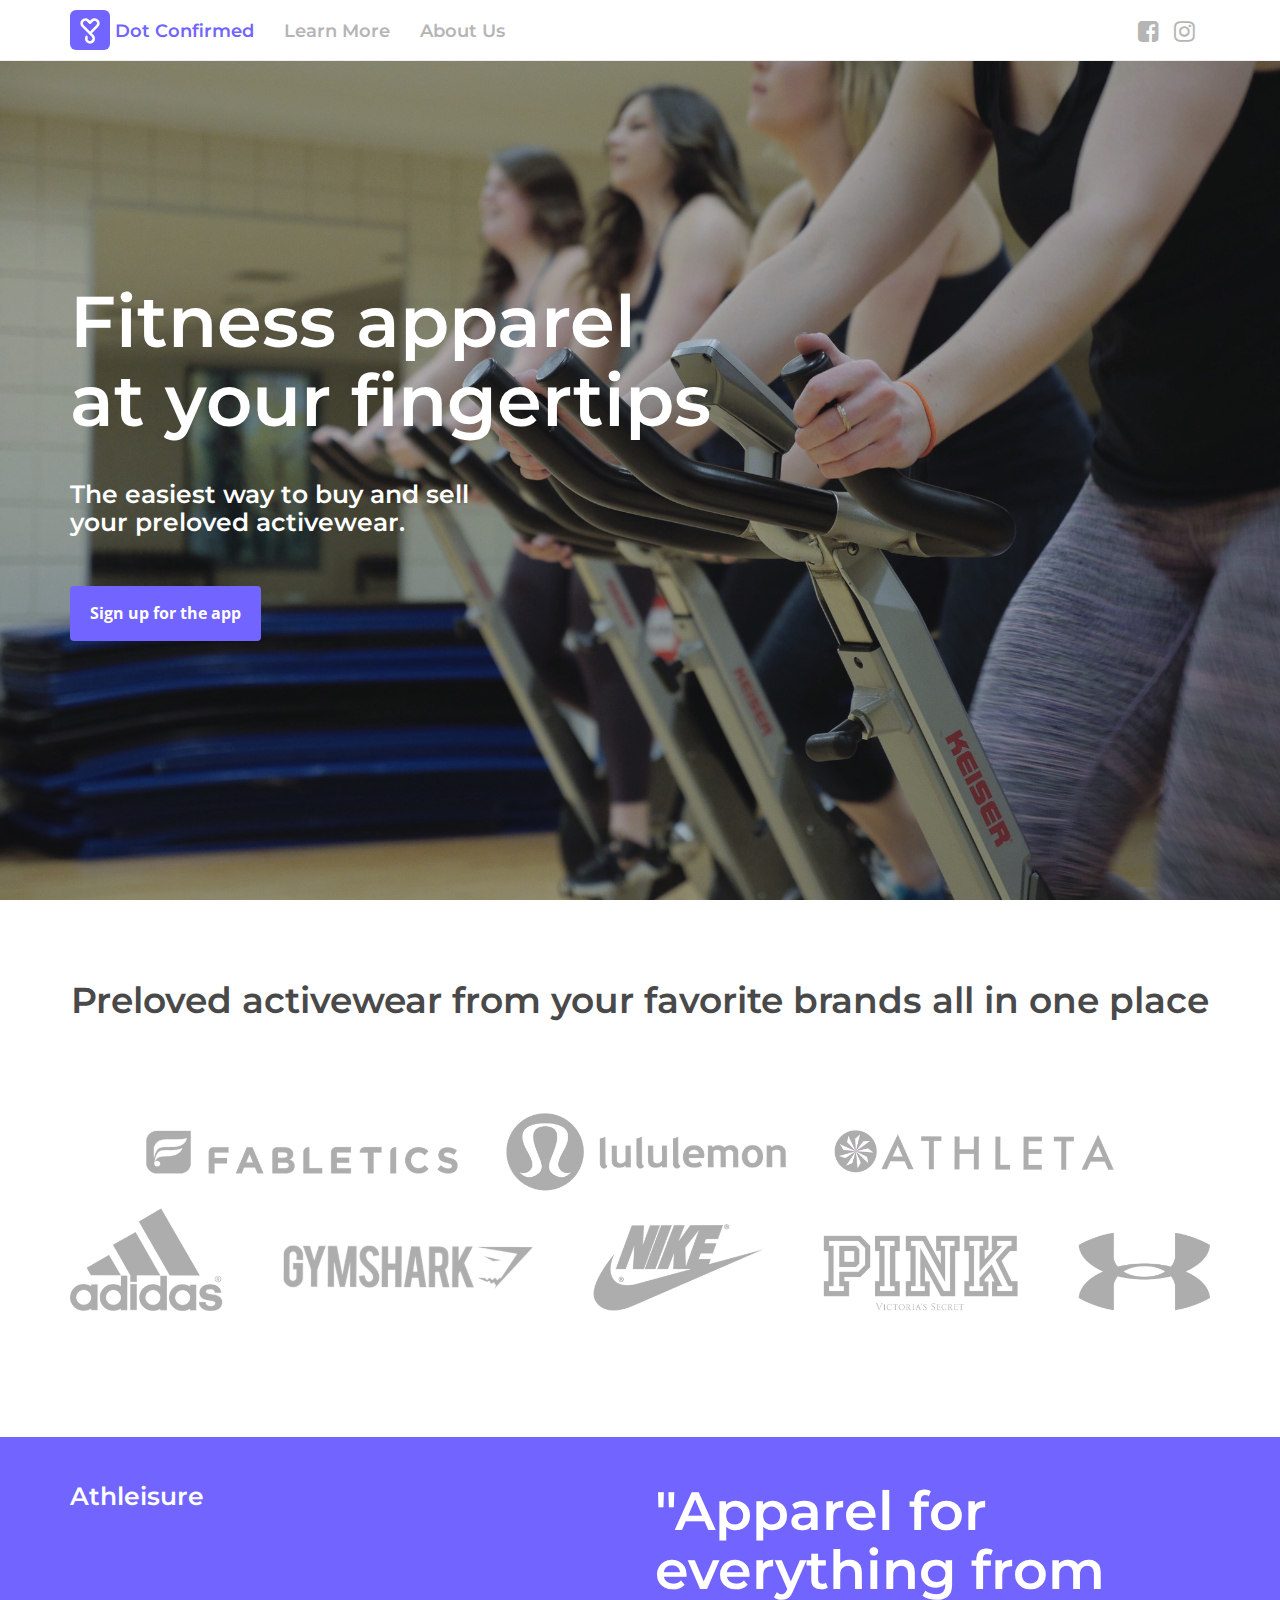
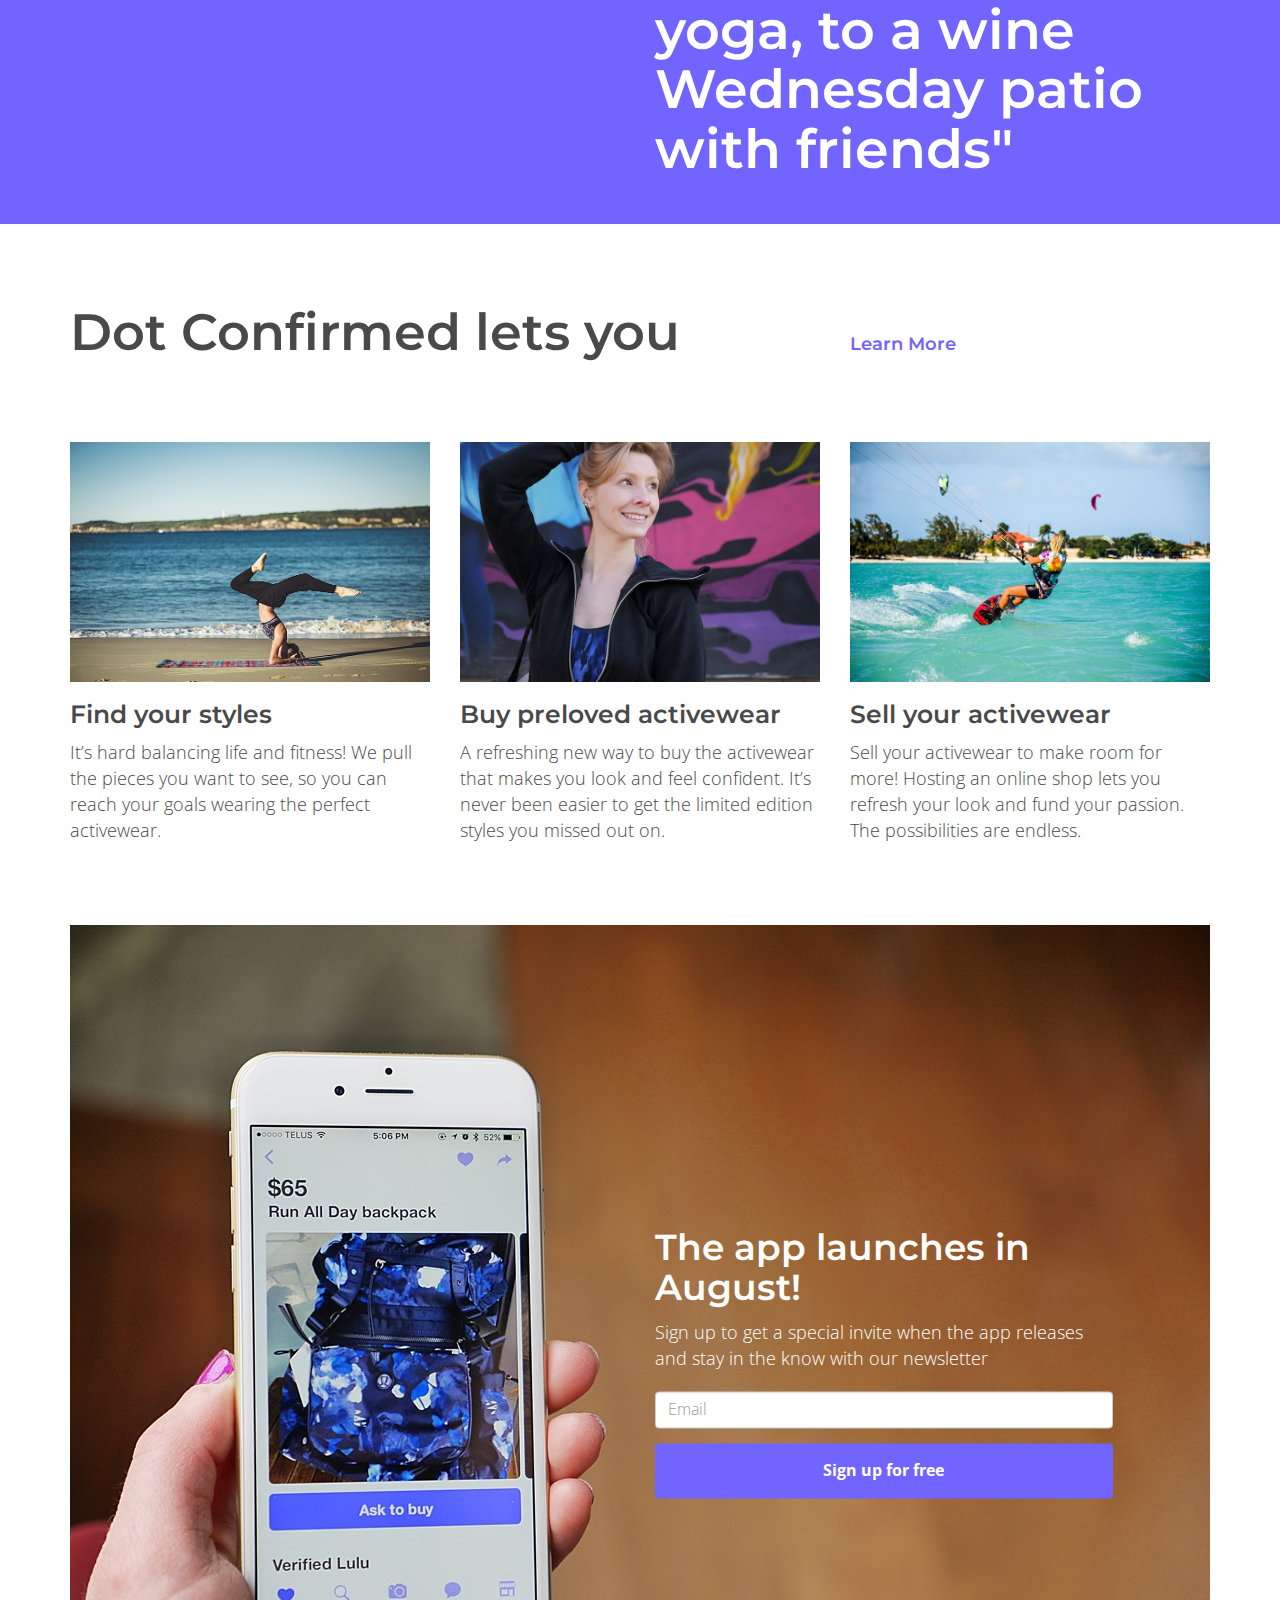
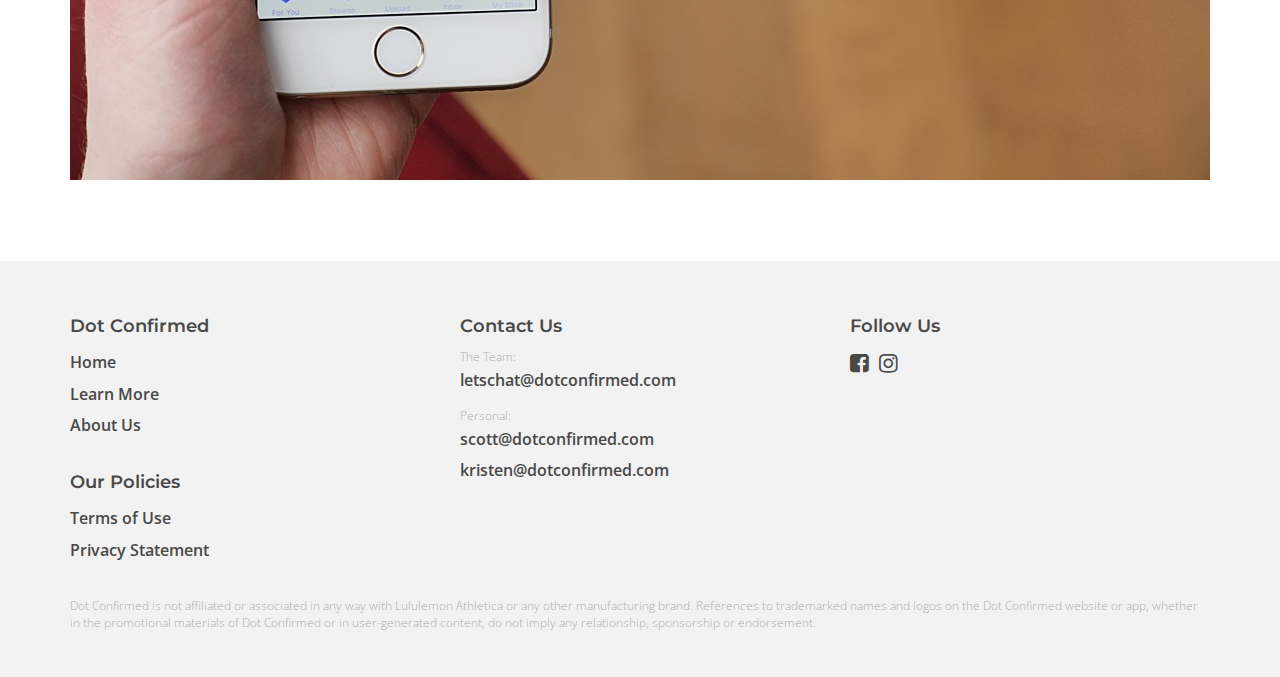
==== index.html @ 2e9e81a4 "copy fix for terms/privacy" ====
<!DOCTYPE html><html lang="en"><head><meta charset="utf-8"><meta name="viewport" content="width=device-width,initial-scale=1"><link rel="shortcut icon" href="./favicon.ico"><title>Dot Confirmed</title><script>!function(e,t,a,n,c,o,s){e.GoogleAnalyticsObject=c,e[c]=e[c]||function(){(e[c].q=e[c].q||[]).push(arguments)},e[c].l=1*new Date,o=t.createElement(a),s=t.getElementsByTagName(a)[0],o.async=1,o.src="https://www.google-analytics.com/analytics.js",s.parentNode.insertBefore(o,s)}(window,document,"script",0,"ga"),ga("create","UA-98345037-1","auto"),ga("send","pageview")</script><link href="https://maxcdn.bootstrapcdn.com/font-awesome/4.7.0/css/font-awesome.min.css" rel="stylesheet"><link href="https://fonts.googleapis.com/css?family=Montserrat:600|Open+Sans:300" rel="stylesheet"><link href="./static/css/main.a0421e12.css" rel="stylesheet"></head><body><div id="root"></div><script type="text/javascript" src="./static/js/main.0d94a915.js"></script></body></html>
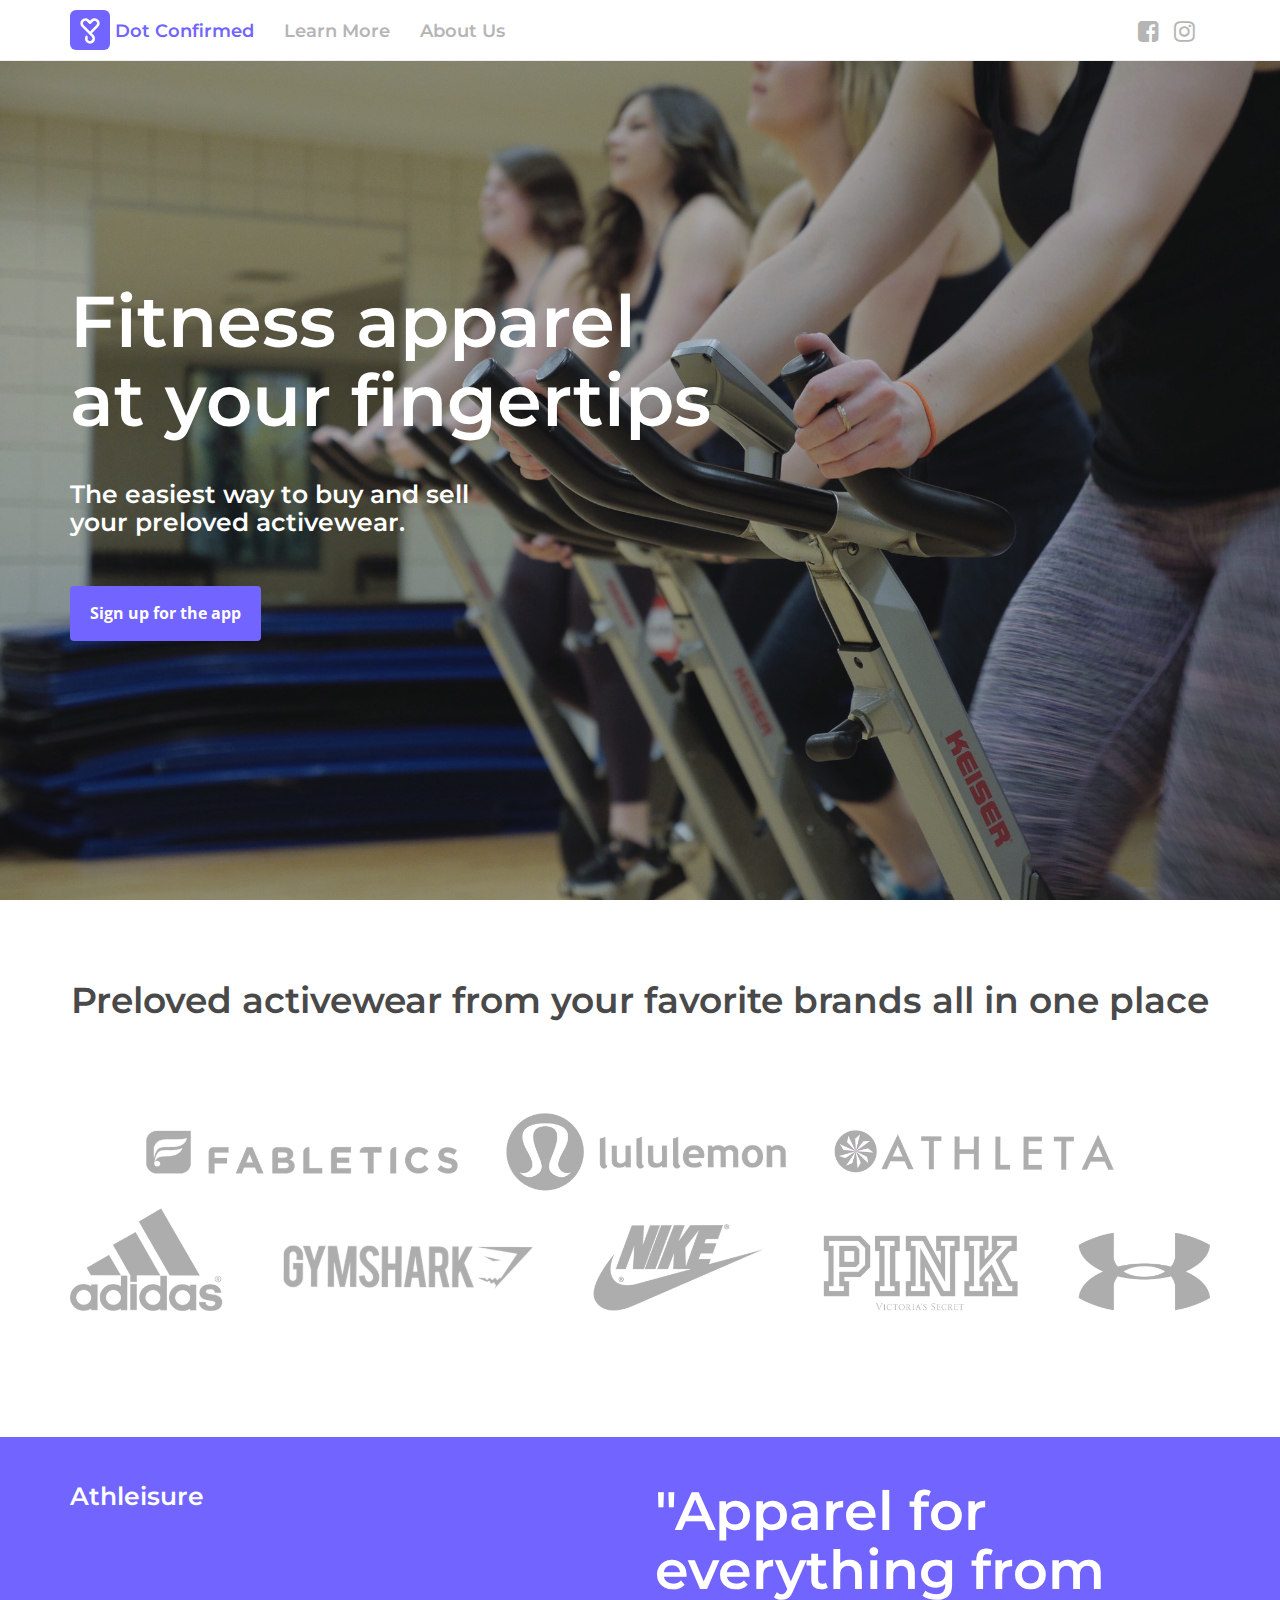
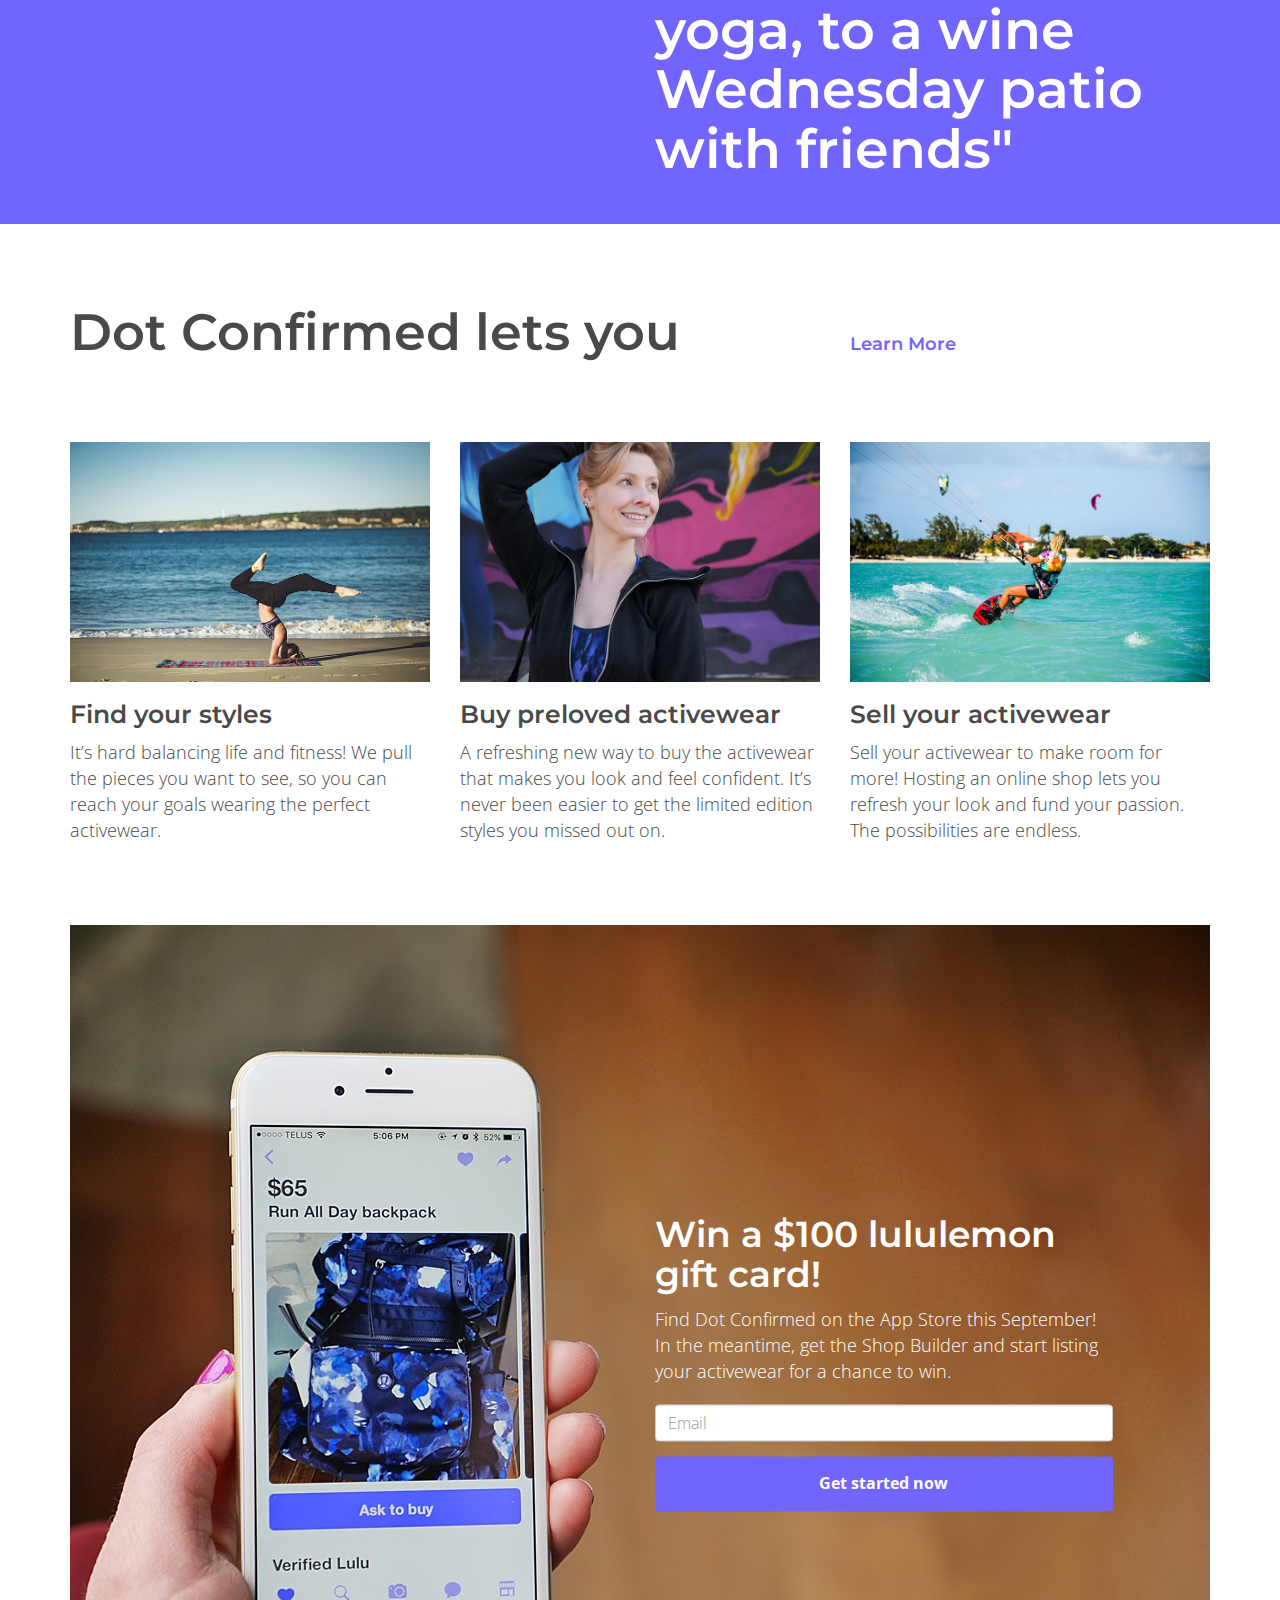
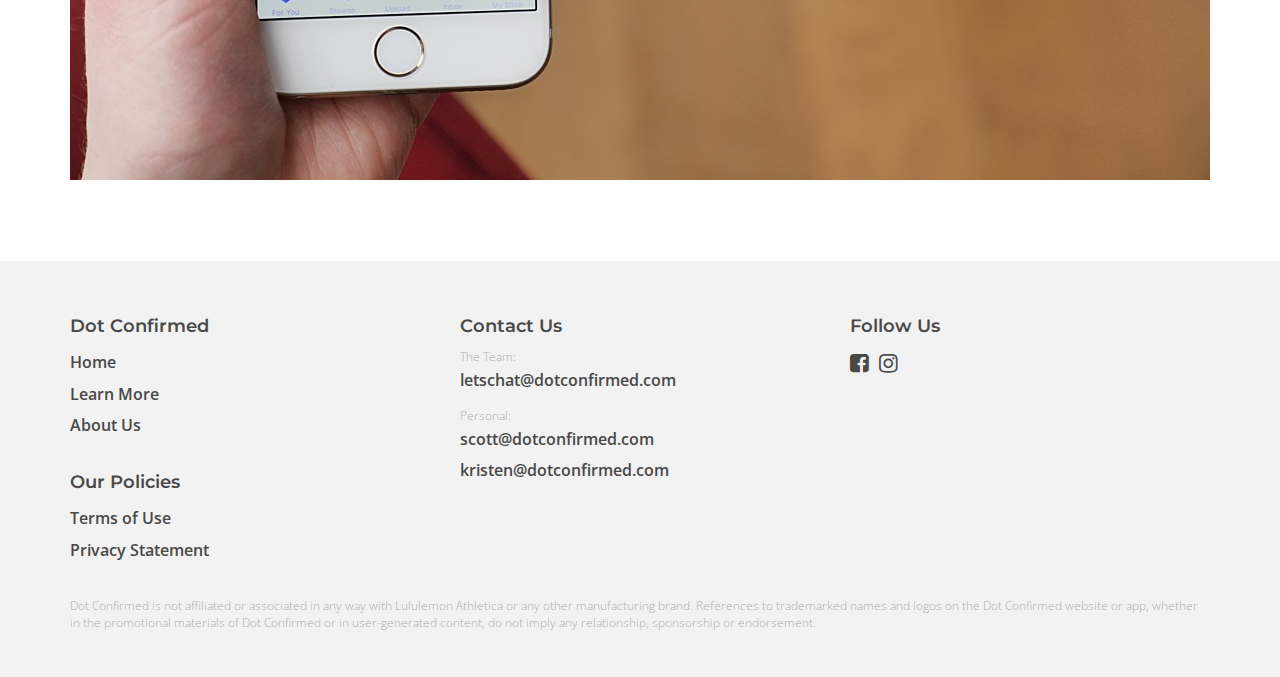
==== commit 00f9de93: "changed copy for shop builder" ====
--- a/index.html
+++ b/index.html
@@ -1 +1 @@
-<!DOCTYPE html><html lang="en"><head><meta charset="utf-8"><meta name="viewport" content="width=device-width,initial-scale=1"><link rel="shortcut icon" href="./favicon.ico"><title>Dot Confirmed</title><script>!function(e,t,a,n,c,o,s){e.GoogleAnalyticsObject=c,e[c]=e[c]||function(){(e[c].q=e[c].q||[]).push(arguments)},e[c].l=1*new Date,o=t.createElement(a),s=t.getElementsByTagName(a)[0],o.async=1,o.src="https://www.google-analytics.com/analytics.js",s.parentNode.insertBefore(o,s)}(window,document,"script",0,"ga"),ga("create","UA-98345037-1","auto"),ga("send","pageview")</script><link href="https://maxcdn.bootstrapcdn.com/font-awesome/4.7.0/css/font-awesome.min.css" rel="stylesheet"><link href="https://fonts.googleapis.com/css?family=Montserrat:600|Open+Sans:300" rel="stylesheet"><link href="./static/css/main.a0421e12.css" rel="stylesheet"></head><body><div id="root"></div><script type="text/javascript" src="./static/js/main.0d94a915.js"></script></body></html>+<!DOCTYPE html><html lang="en"><head><meta charset="utf-8"><meta name="viewport" content="width=device-width,initial-scale=1"><link rel="shortcut icon" href="./favicon.ico"><title>Dot Confirmed</title><script>!function(e,t,a,n,c,o,s){e.GoogleAnalyticsObject=c,e[c]=e[c]||function(){(e[c].q=e[c].q||[]).push(arguments)},e[c].l=1*new Date,o=t.createElement(a),s=t.getElementsByTagName(a)[0],o.async=1,o.src="https://www.google-analytics.com/analytics.js",s.parentNode.insertBefore(o,s)}(window,document,"script",0,"ga"),ga("create","UA-98345037-1","auto"),ga("send","pageview")</script><link href="https://maxcdn.bootstrapcdn.com/font-awesome/4.7.0/css/font-awesome.min.css" rel="stylesheet"><link href="https://fonts.googleapis.com/css?family=Montserrat:600|Open+Sans:300" rel="stylesheet"><link href="./static/css/main.a0421e12.css" rel="stylesheet"></head><body><div id="root"></div><script type="text/javascript" src="./static/js/main.788707a6.js"></script></body></html>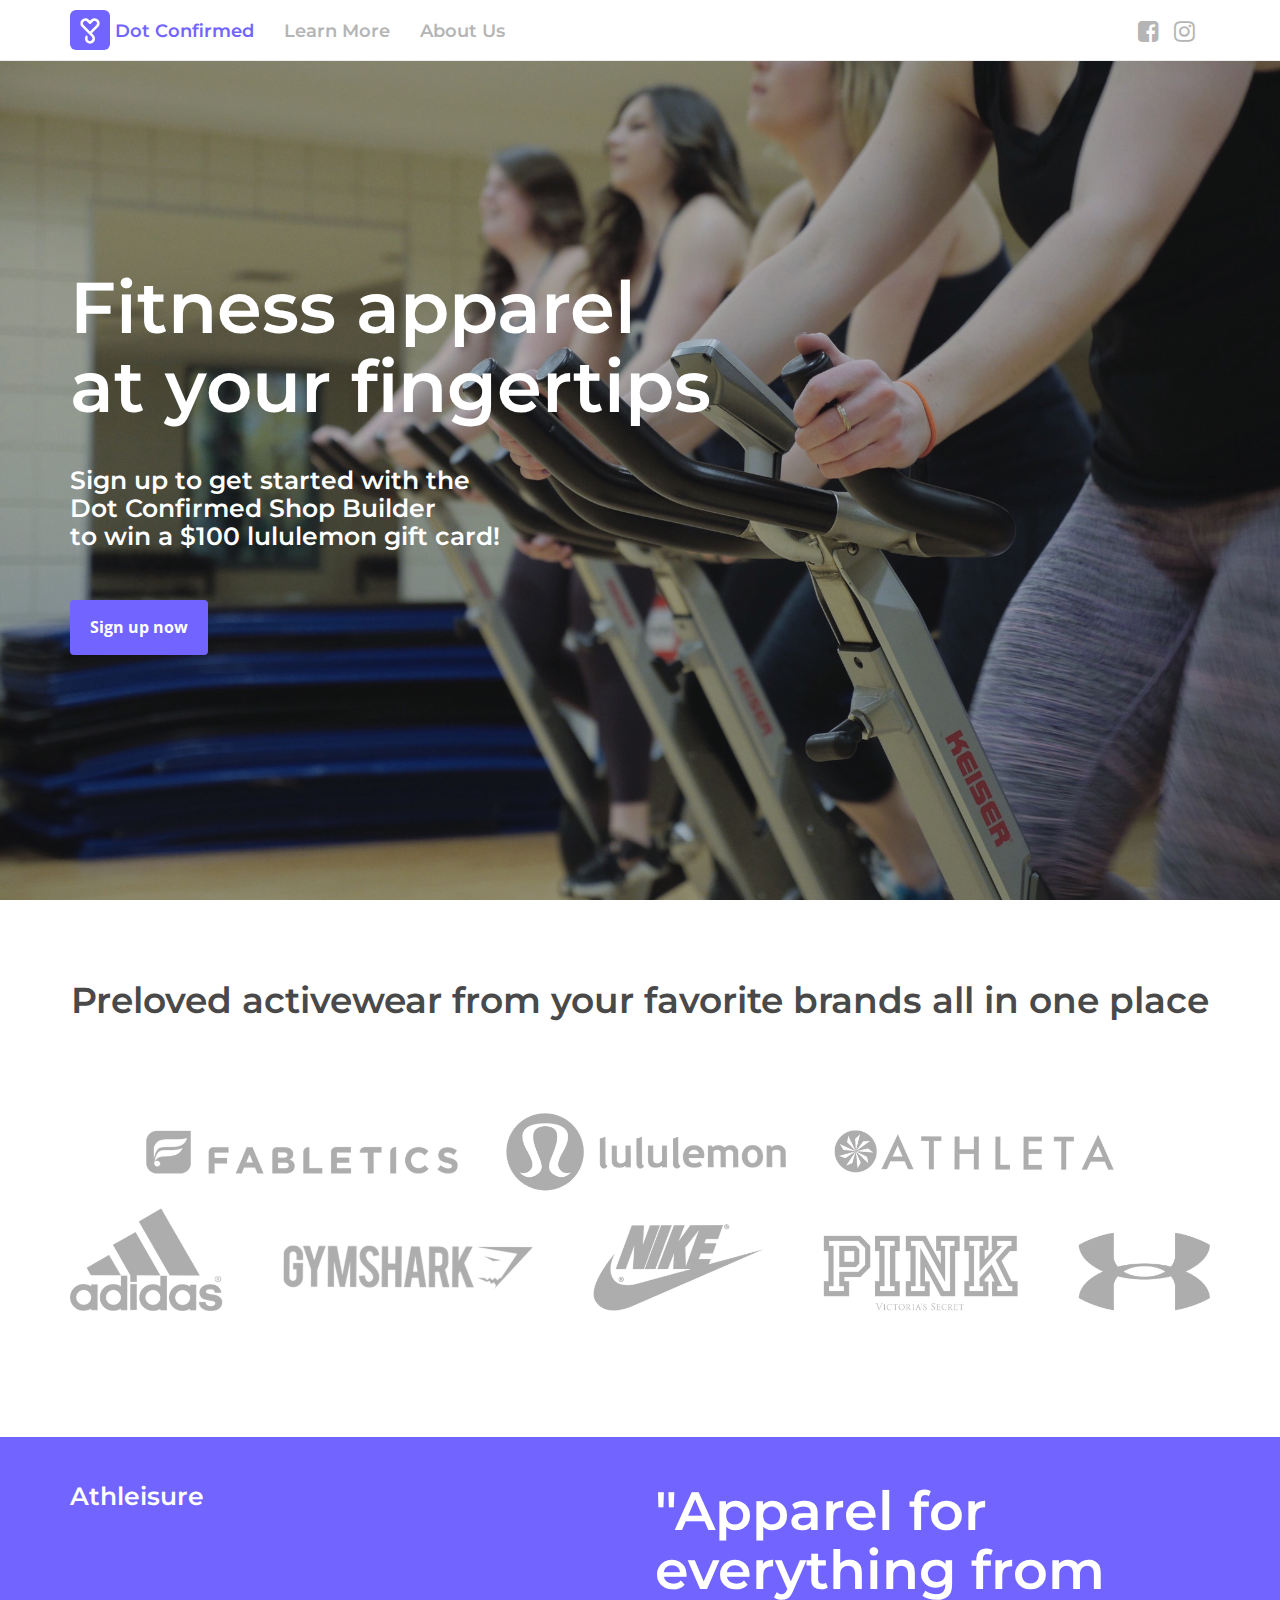
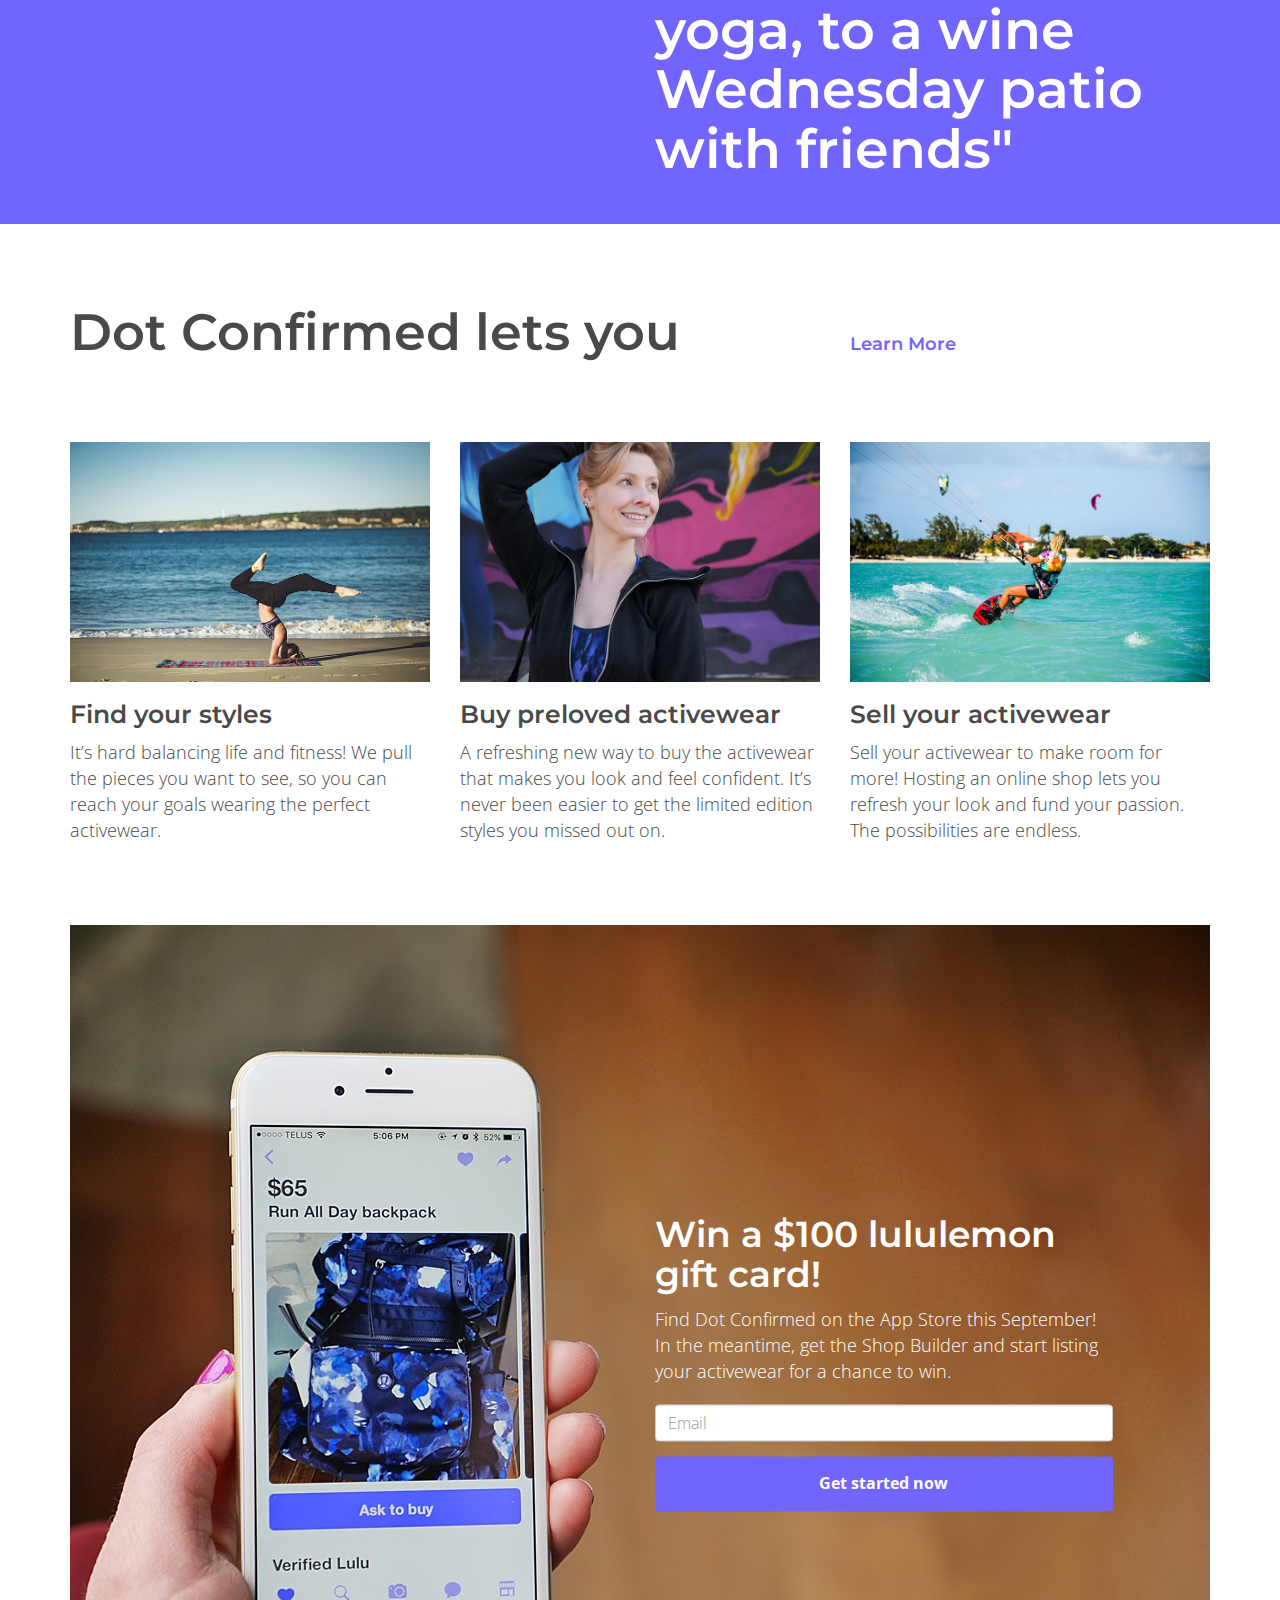
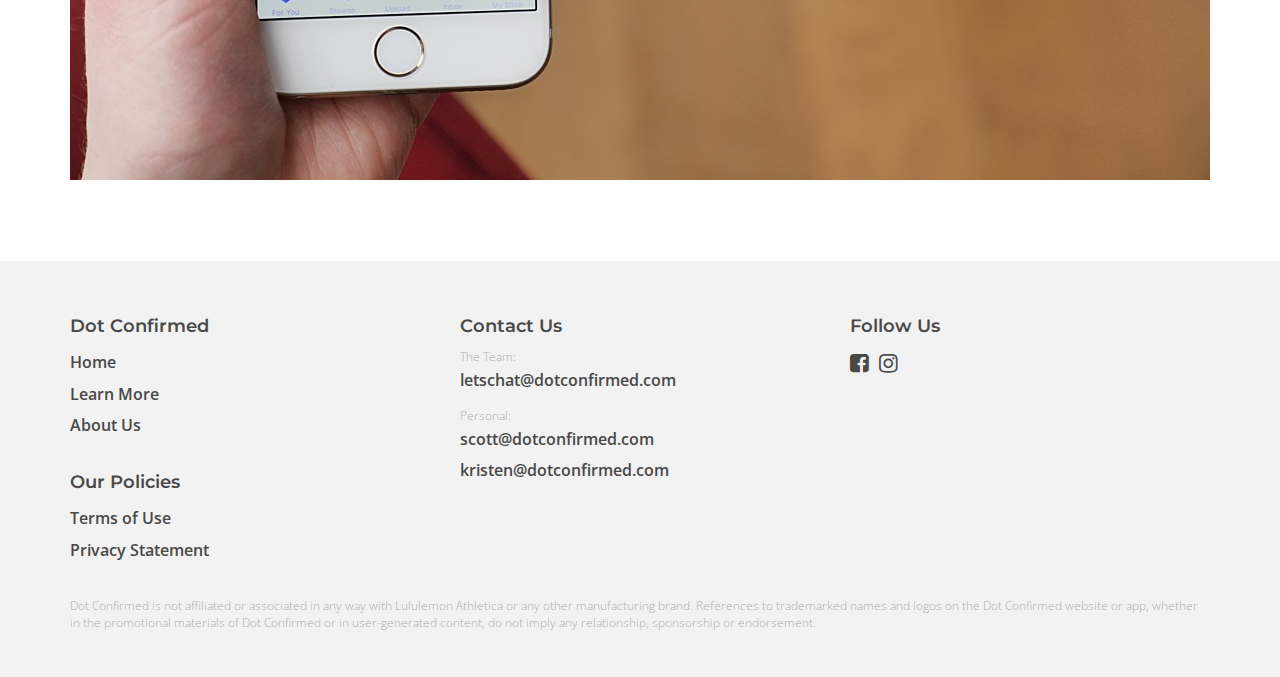
==== commit c120444a: "updates to copy" ====
--- a/index.html
+++ b/index.html
@@ -1 +1 @@
-<!DOCTYPE html><html lang="en"><head><meta charset="utf-8"><meta name="viewport" content="width=device-width,initial-scale=1"><link rel="shortcut icon" href="./favicon.ico"><title>Dot Confirmed</title><script>!function(e,t,a,n,c,o,s){e.GoogleAnalyticsObject=c,e[c]=e[c]||function(){(e[c].q=e[c].q||[]).push(arguments)},e[c].l=1*new Date,o=t.createElement(a),s=t.getElementsByTagName(a)[0],o.async=1,o.src="https://www.google-analytics.com/analytics.js",s.parentNode.insertBefore(o,s)}(window,document,"script",0,"ga"),ga("create","UA-98345037-1","auto"),ga("send","pageview")</script><link href="https://maxcdn.bootstrapcdn.com/font-awesome/4.7.0/css/font-awesome.min.css" rel="stylesheet"><link href="https://fonts.googleapis.com/css?family=Montserrat:600|Open+Sans:300" rel="stylesheet"><link href="./static/css/main.a0421e12.css" rel="stylesheet"></head><body><div id="root"></div><script type="text/javascript" src="./static/js/main.788707a6.js"></script></body></html>+<!DOCTYPE html><html lang="en"><head><meta charset="utf-8"><meta name="viewport" content="width=device-width,initial-scale=1"><link rel="shortcut icon" href="./favicon.ico"><title>Dot Confirmed</title><script>!function(e,t,a,n,c,o,s){e.GoogleAnalyticsObject=c,e[c]=e[c]||function(){(e[c].q=e[c].q||[]).push(arguments)},e[c].l=1*new Date,o=t.createElement(a),s=t.getElementsByTagName(a)[0],o.async=1,o.src="https://www.google-analytics.com/analytics.js",s.parentNode.insertBefore(o,s)}(window,document,"script",0,"ga"),ga("create","UA-98345037-1","auto"),ga("send","pageview")</script><link href="https://maxcdn.bootstrapcdn.com/font-awesome/4.7.0/css/font-awesome.min.css" rel="stylesheet"><link href="https://fonts.googleapis.com/css?family=Montserrat:600|Open+Sans:300" rel="stylesheet"><link href="./static/css/main.a0421e12.css" rel="stylesheet"></head><body><div id="root"></div><script type="text/javascript" src="./static/js/main.69f1a23e.js"></script></body></html>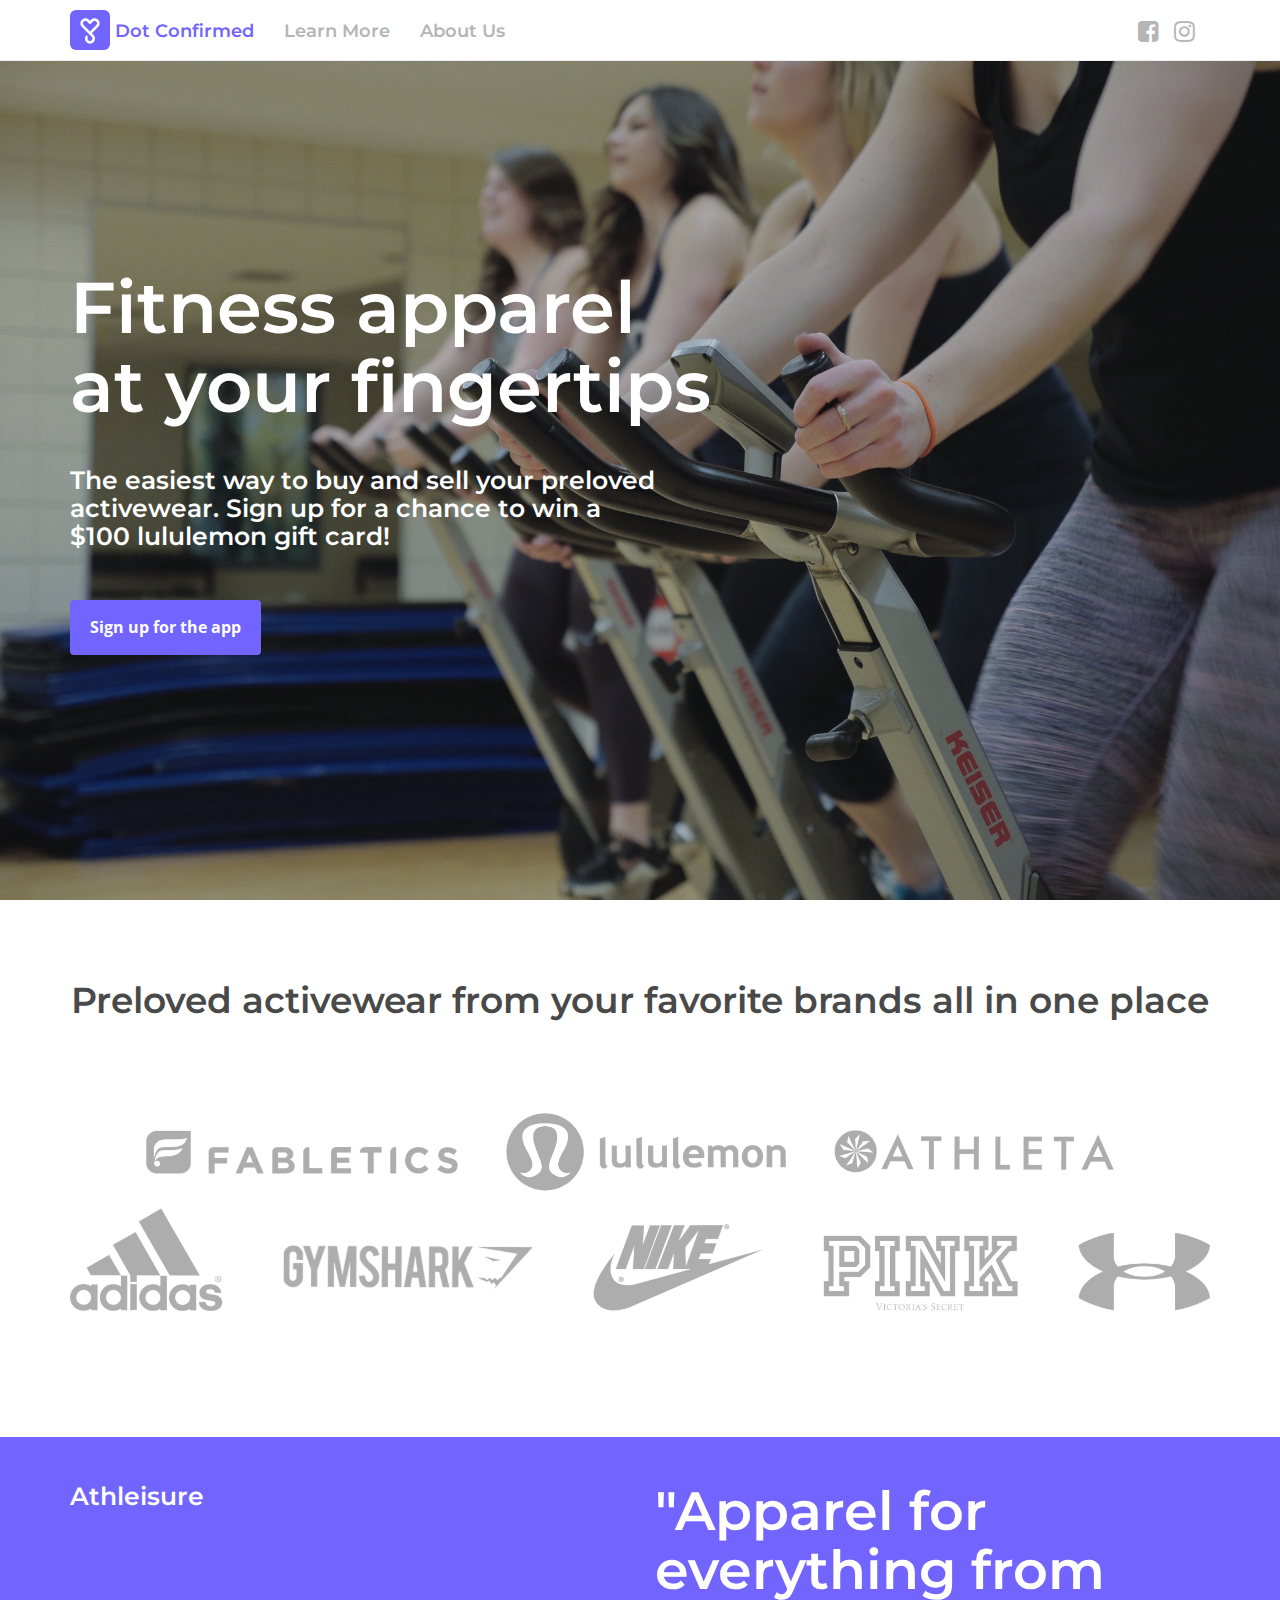
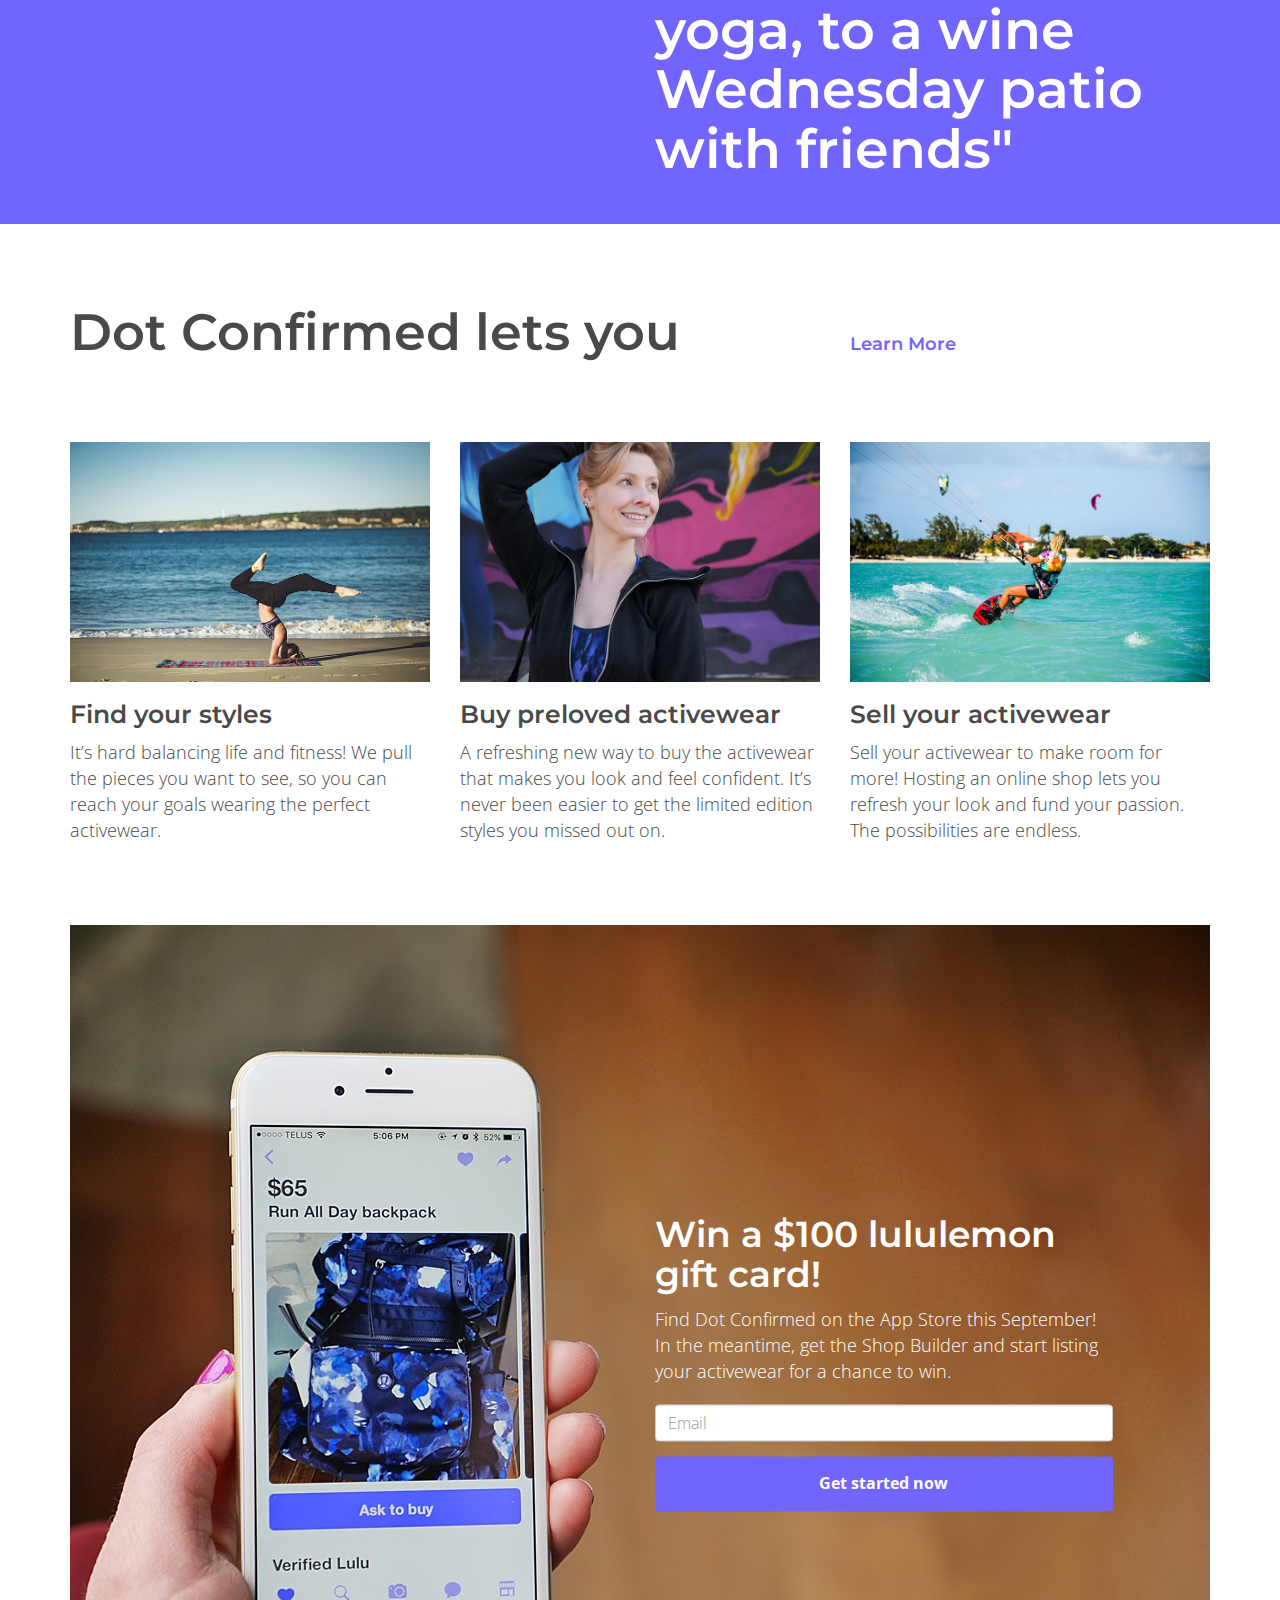
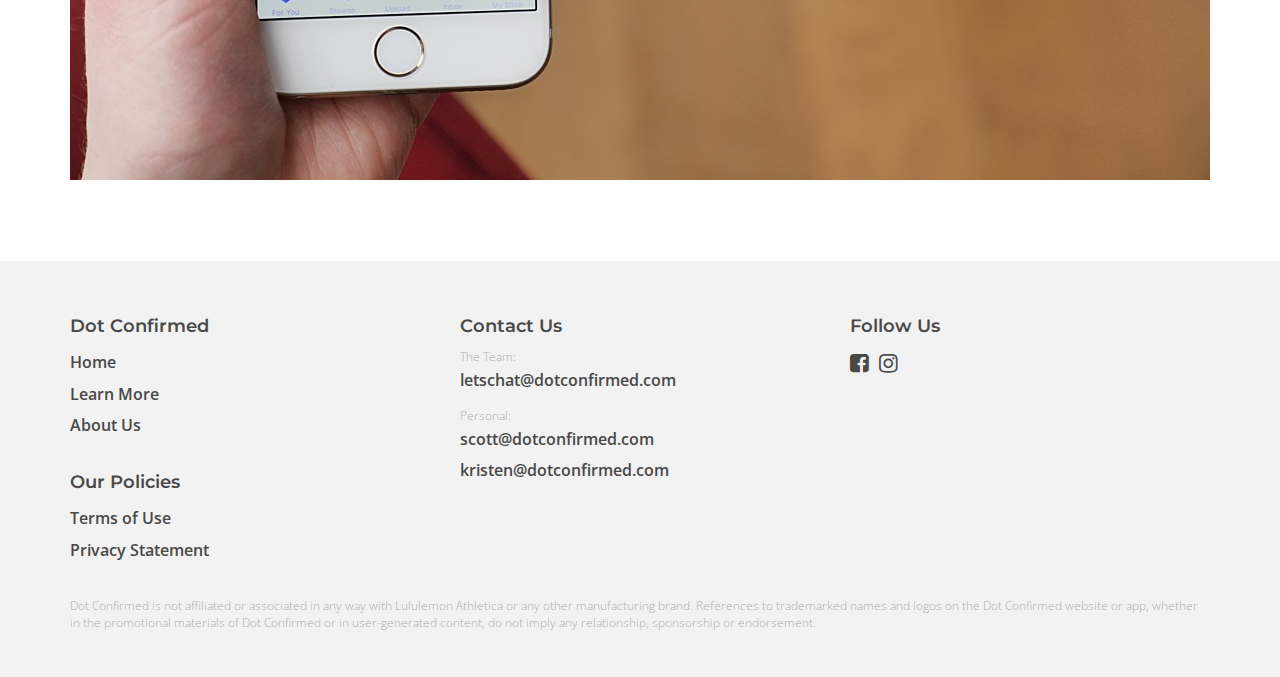
==== commit 07d9bd6b: "udpates to the subtitle copy" ====
--- a/index.html
+++ b/index.html
@@ -1 +1 @@
-<!DOCTYPE html><html lang="en"><head><meta charset="utf-8"><meta name="viewport" content="width=device-width,initial-scale=1"><link rel="shortcut icon" href="./favicon.ico"><title>Dot Confirmed</title><script>!function(e,t,a,n,c,o,s){e.GoogleAnalyticsObject=c,e[c]=e[c]||function(){(e[c].q=e[c].q||[]).push(arguments)},e[c].l=1*new Date,o=t.createElement(a),s=t.getElementsByTagName(a)[0],o.async=1,o.src="https://www.google-analytics.com/analytics.js",s.parentNode.insertBefore(o,s)}(window,document,"script",0,"ga"),ga("create","UA-98345037-1","auto"),ga("send","pageview")</script><link href="https://maxcdn.bootstrapcdn.com/font-awesome/4.7.0/css/font-awesome.min.css" rel="stylesheet"><link href="https://fonts.googleapis.com/css?family=Montserrat:600|Open+Sans:300" rel="stylesheet"><link href="./static/css/main.a0421e12.css" rel="stylesheet"></head><body><div id="root"></div><script type="text/javascript" src="./static/js/main.69f1a23e.js"></script></body></html>+<!DOCTYPE html><html lang="en"><head><meta charset="utf-8"><meta name="viewport" content="width=device-width,initial-scale=1"><link rel="shortcut icon" href="./favicon.ico"><title>Dot Confirmed</title><script>!function(e,t,a,n,c,o,s){e.GoogleAnalyticsObject=c,e[c]=e[c]||function(){(e[c].q=e[c].q||[]).push(arguments)},e[c].l=1*new Date,o=t.createElement(a),s=t.getElementsByTagName(a)[0],o.async=1,o.src="https://www.google-analytics.com/analytics.js",s.parentNode.insertBefore(o,s)}(window,document,"script",0,"ga"),ga("create","UA-98345037-1","auto"),ga("send","pageview")</script><link href="https://maxcdn.bootstrapcdn.com/font-awesome/4.7.0/css/font-awesome.min.css" rel="stylesheet"><link href="https://fonts.googleapis.com/css?family=Montserrat:600|Open+Sans:300" rel="stylesheet"><link href="./static/css/main.a0421e12.css" rel="stylesheet"></head><body><div id="root"></div><script type="text/javascript" src="./static/js/main.01146521.js"></script></body></html>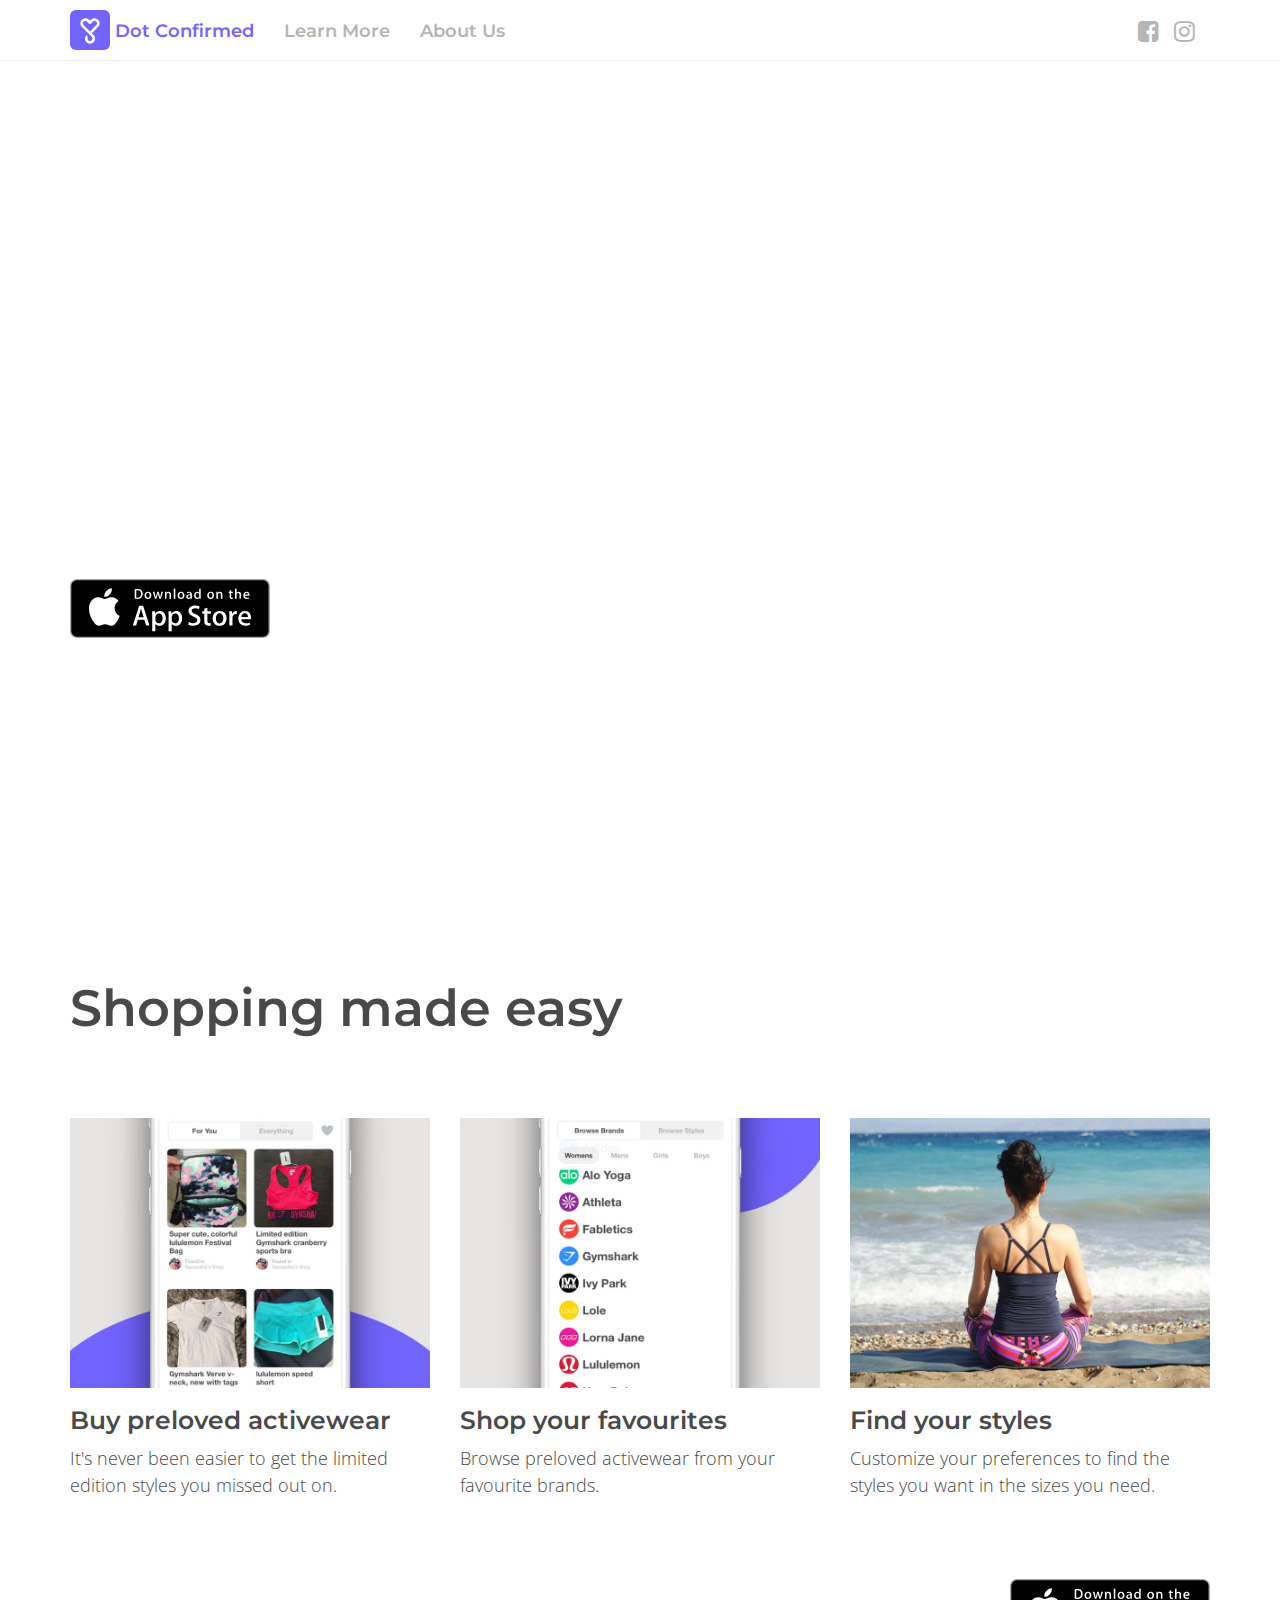
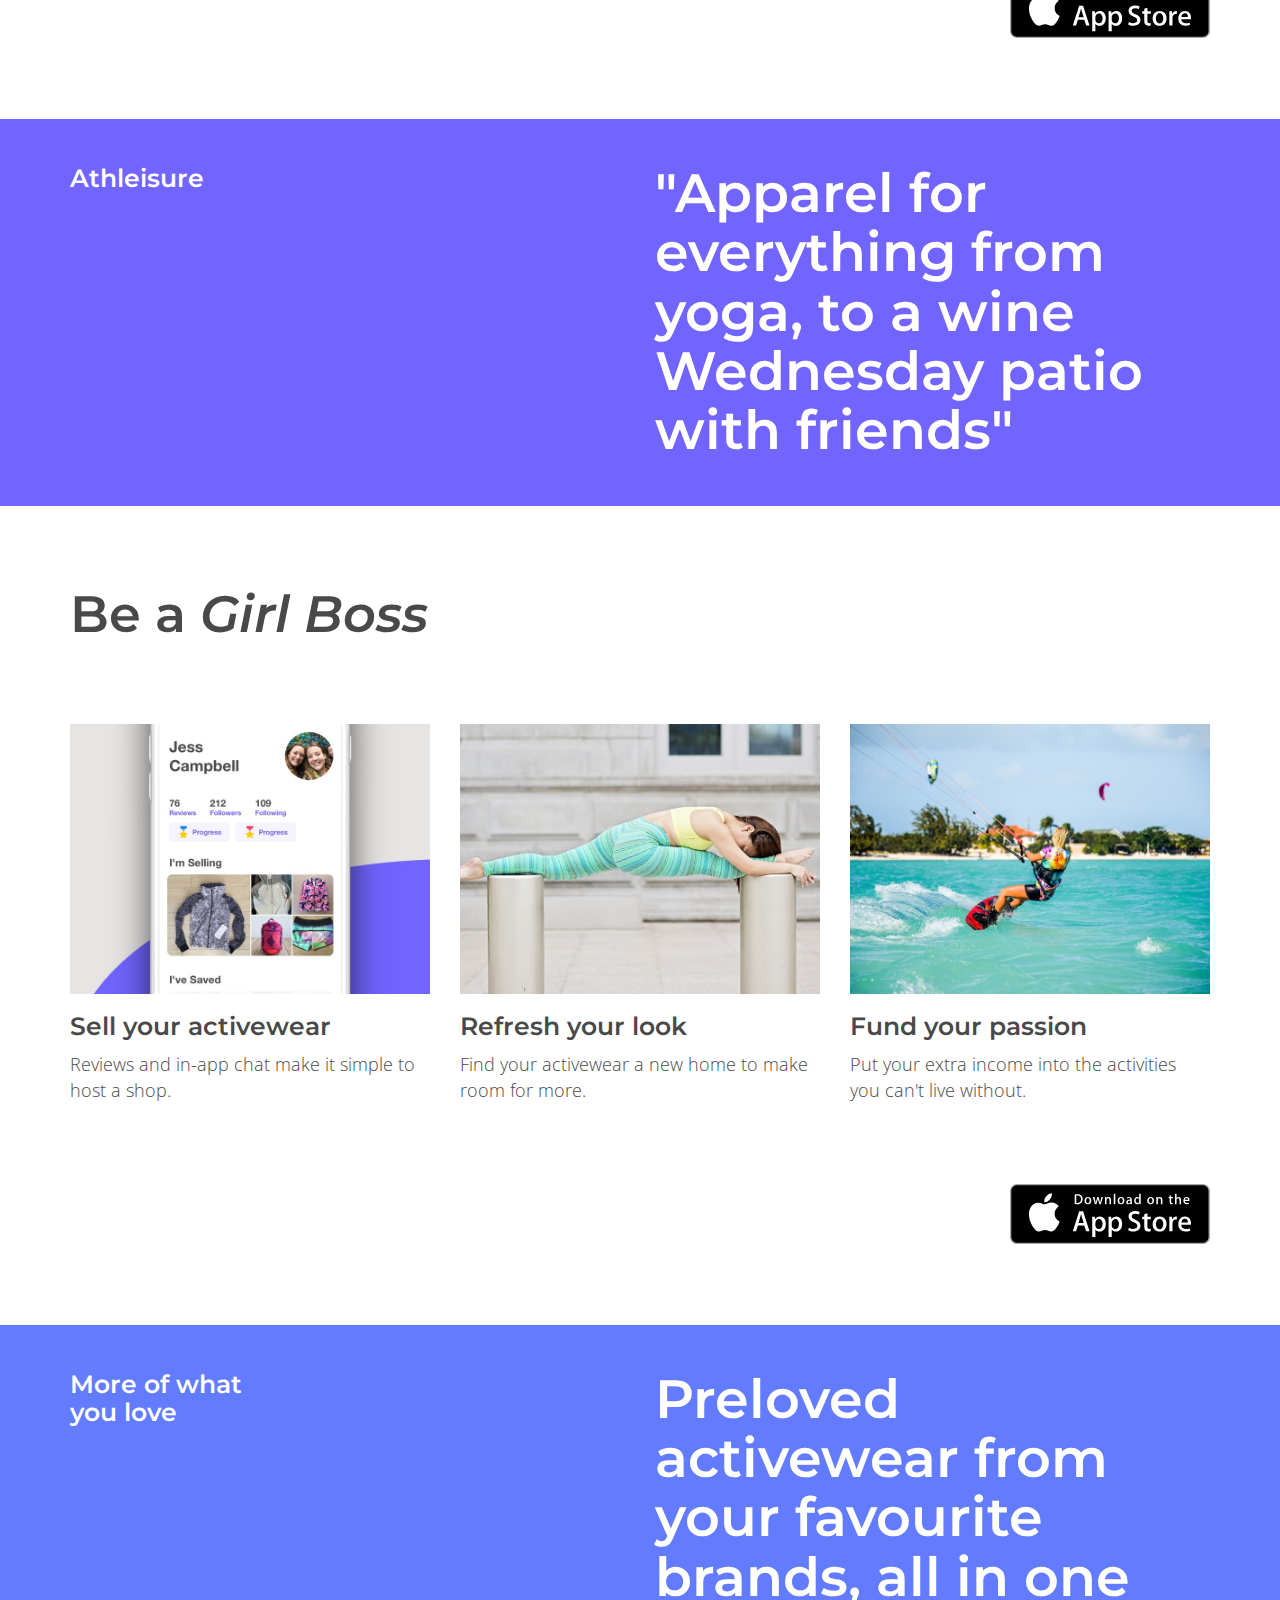
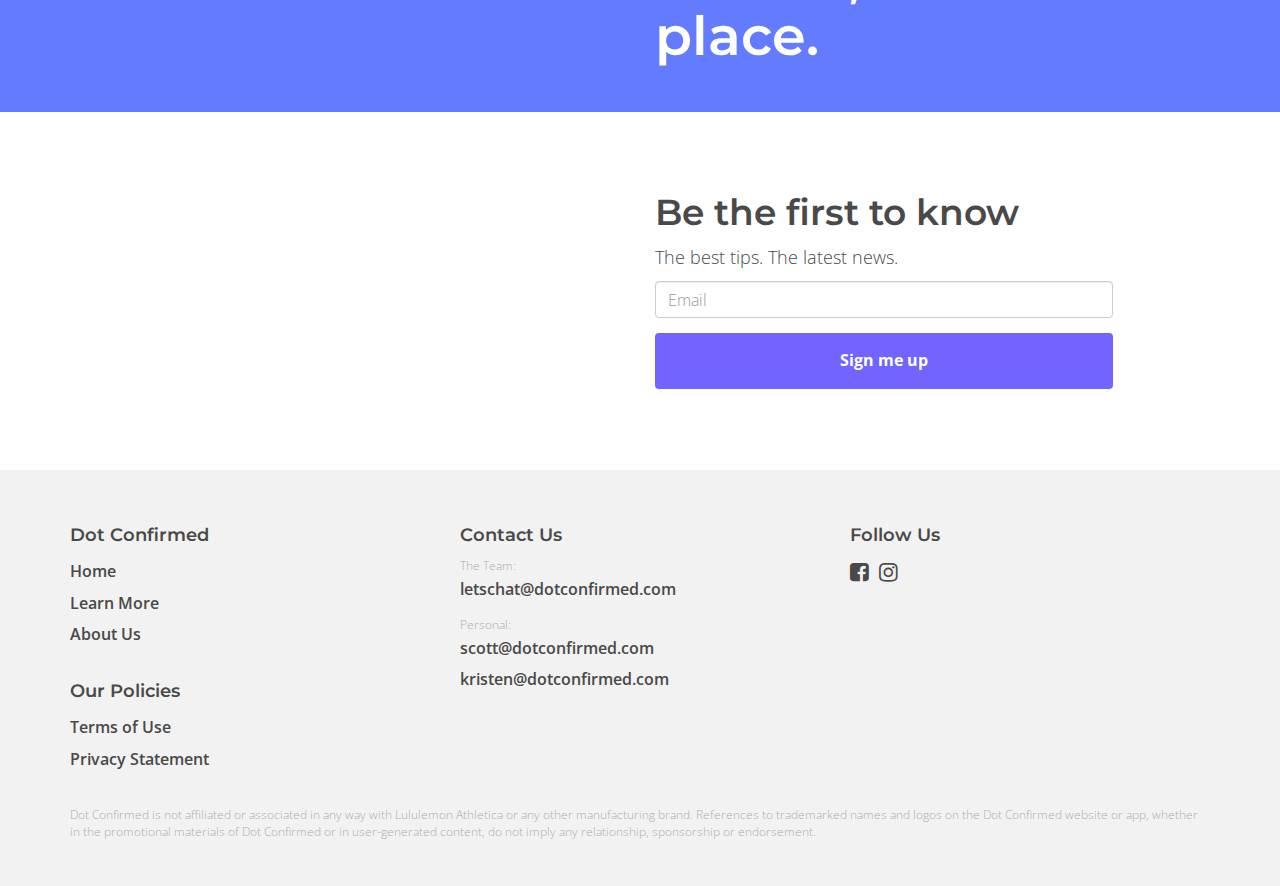
==== commit e451cf4f: "website updated for release" ====
--- a/index.html
+++ b/index.html
@@ -1 +1 @@
-<!DOCTYPE html><html lang="en"><head><meta charset="utf-8"><meta name="viewport" content="width=device-width,initial-scale=1"><link rel="shortcut icon" href="./favicon.ico"><title>Dot Confirmed</title><script>!function(e,t,a,n,c,o,s){e.GoogleAnalyticsObject=c,e[c]=e[c]||function(){(e[c].q=e[c].q||[]).push(arguments)},e[c].l=1*new Date,o=t.createElement(a),s=t.getElementsByTagName(a)[0],o.async=1,o.src="https://www.google-analytics.com/analytics.js",s.parentNode.insertBefore(o,s)}(window,document,"script",0,"ga"),ga("create","UA-98345037-1","auto"),ga("send","pageview")</script><link href="https://maxcdn.bootstrapcdn.com/font-awesome/4.7.0/css/font-awesome.min.css" rel="stylesheet"><link href="https://fonts.googleapis.com/css?family=Montserrat:600|Open+Sans:300" rel="stylesheet"><link href="./static/css/main.a0421e12.css" rel="stylesheet"></head><body><div id="root"></div><script type="text/javascript" src="./static/js/main.01146521.js"></script></body></html>+<!DOCTYPE html><html lang="en"><head><meta charset="utf-8"><meta name="viewport" content="width=device-width,initial-scale=1"><link rel="shortcut icon" href="./favicon.ico"><title>Dot Confirmed</title><script>!function(e,t,a,n,c,o,s){e.GoogleAnalyticsObject=c,e[c]=e[c]||function(){(e[c].q=e[c].q||[]).push(arguments)},e[c].l=1*new Date,o=t.createElement(a),s=t.getElementsByTagName(a)[0],o.async=1,o.src="https://www.google-analytics.com/analytics.js",s.parentNode.insertBefore(o,s)}(window,document,"script",0,"ga"),ga("create","UA-98345037-1","auto"),ga("send","pageview")</script><link href="https://maxcdn.bootstrapcdn.com/font-awesome/4.7.0/css/font-awesome.min.css" rel="stylesheet"><link href="https://fonts.googleapis.com/css?family=Montserrat:600|Open+Sans:300" rel="stylesheet"><link href="./static/css/main.bcaf329c.css" rel="stylesheet"></head><body><div id="root"></div><script type="text/javascript" src="./static/js/main.1d5582d9.js"></script></body></html>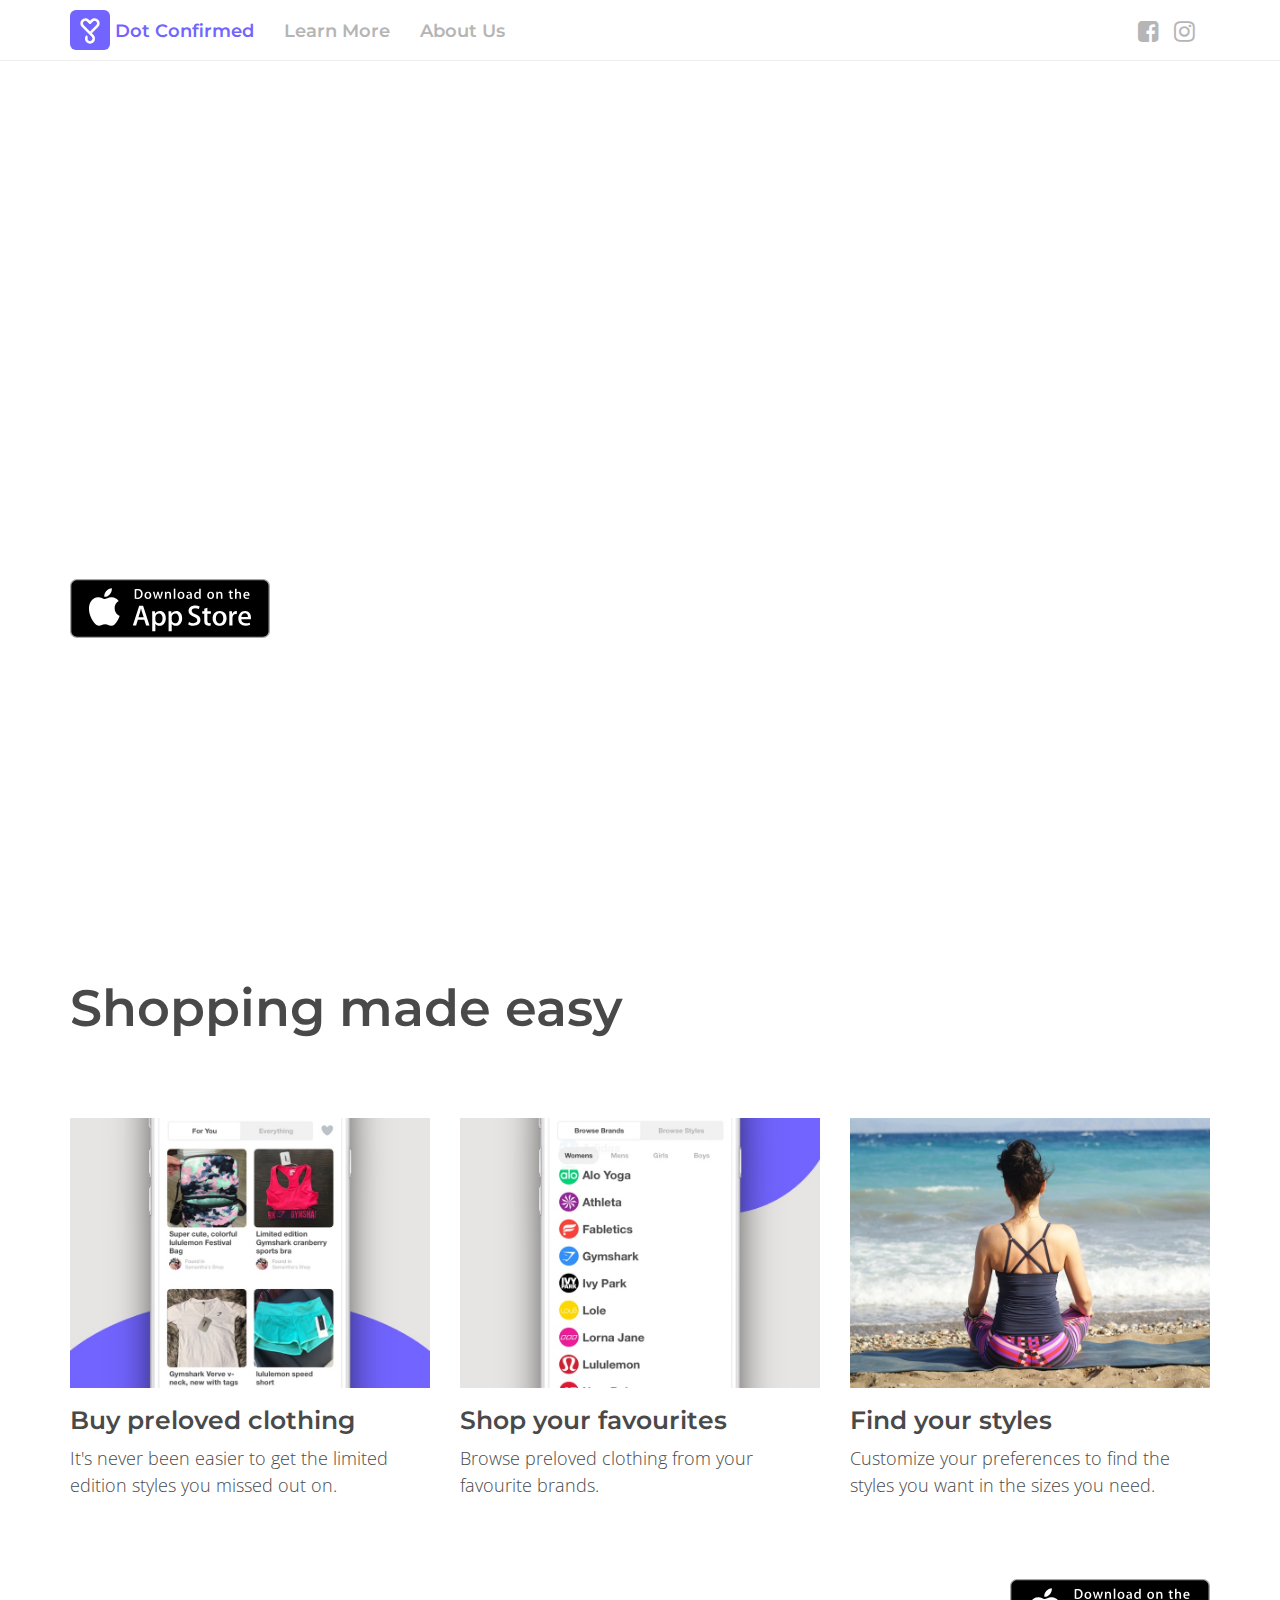
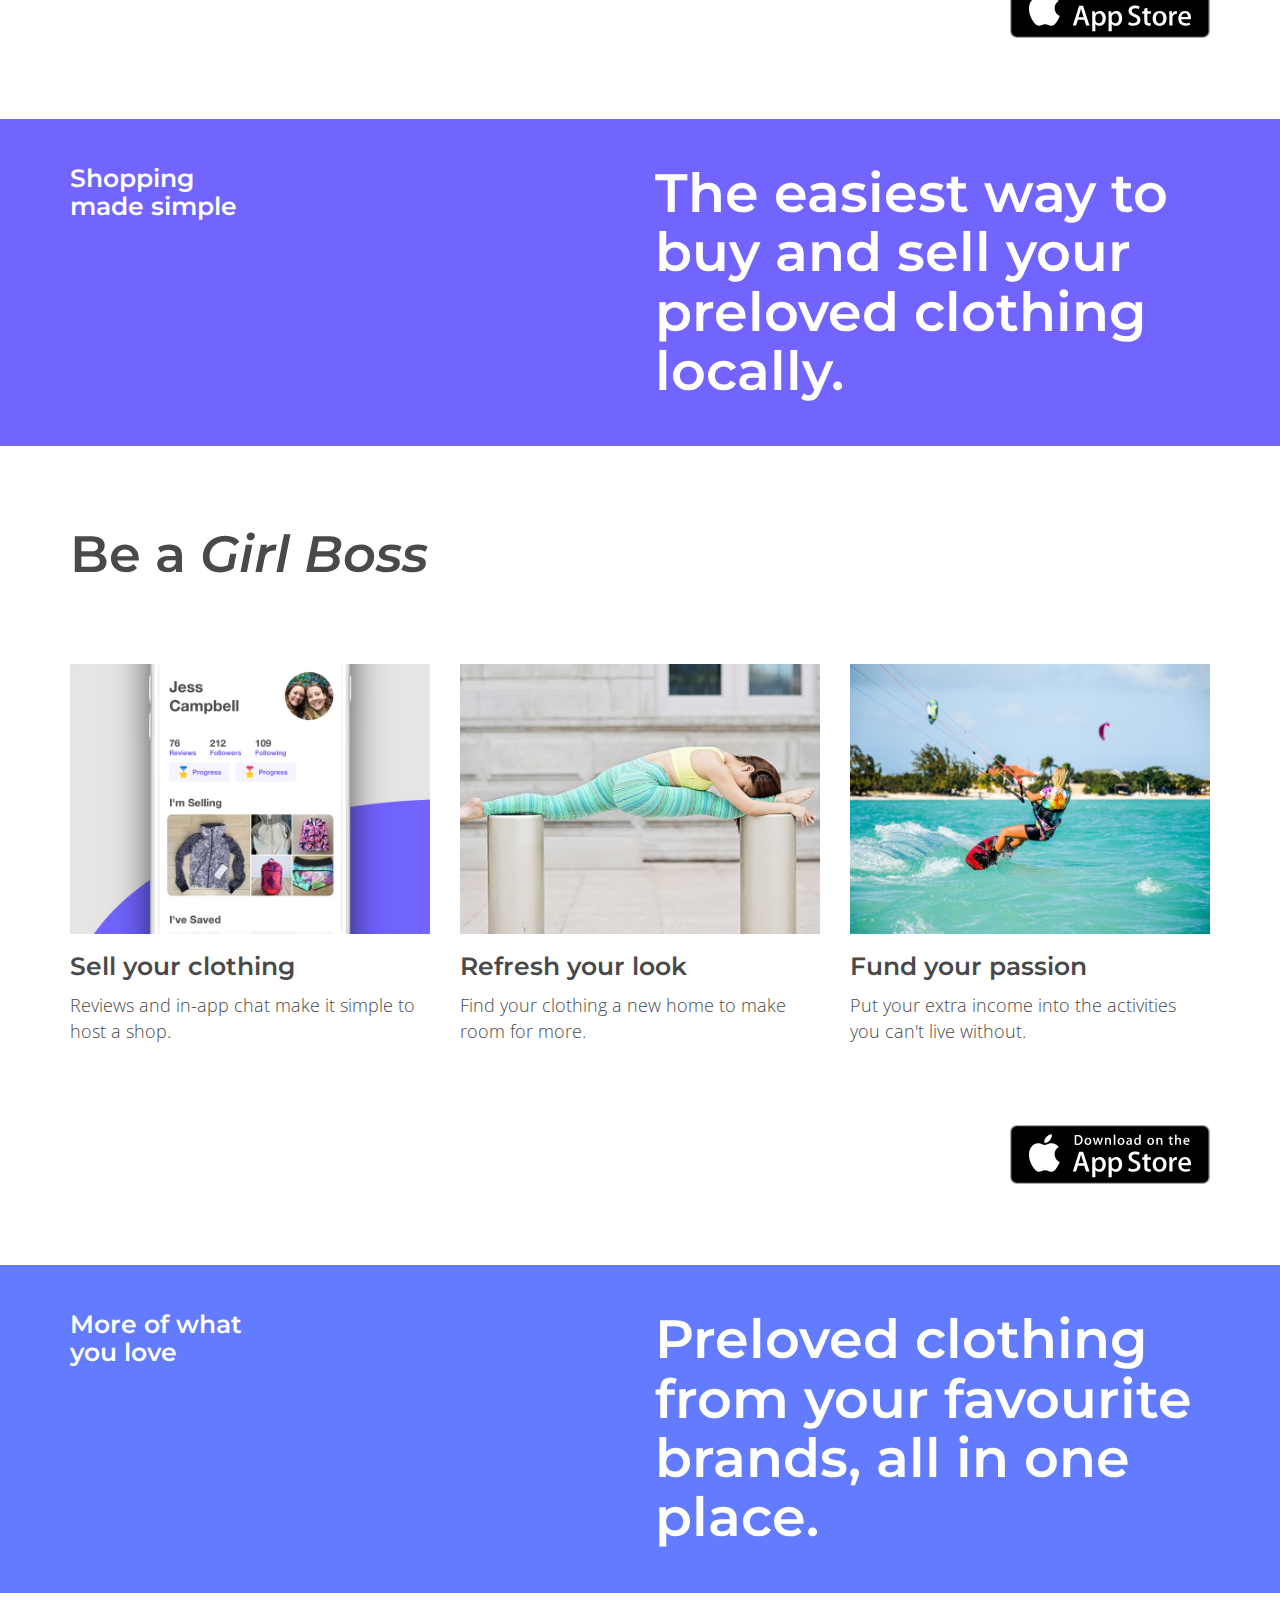
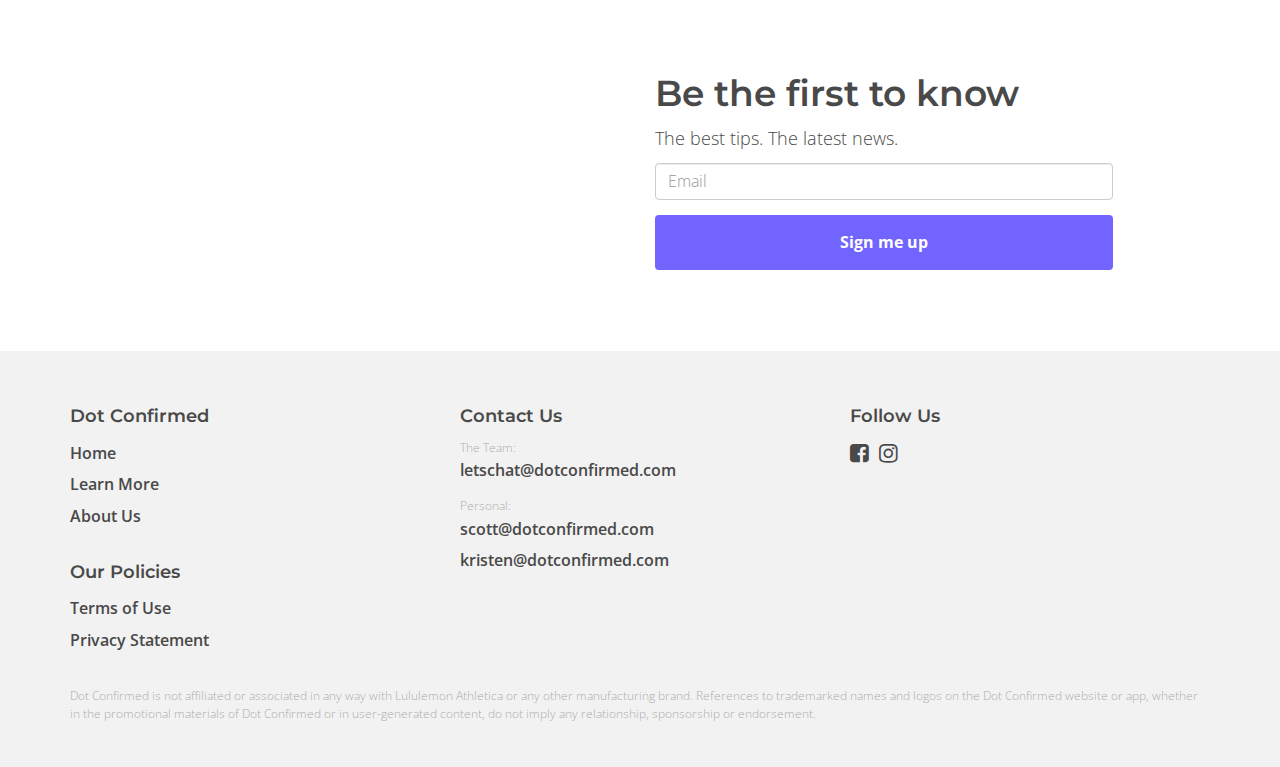
==== commit efddea3a: "new build" ====
--- a/index.html
+++ b/index.html
@@ -1 +1 @@
-<!DOCTYPE html><html lang="en"><head><meta charset="utf-8"><meta name="viewport" content="width=device-width,initial-scale=1"><link rel="shortcut icon" href="./favicon.ico"><title>Dot Confirmed</title><script>!function(e,t,a,n,c,o,s){e.GoogleAnalyticsObject=c,e[c]=e[c]||function(){(e[c].q=e[c].q||[]).push(arguments)},e[c].l=1*new Date,o=t.createElement(a),s=t.getElementsByTagName(a)[0],o.async=1,o.src="https://www.google-analytics.com/analytics.js",s.parentNode.insertBefore(o,s)}(window,document,"script",0,"ga"),ga("create","UA-98345037-1","auto"),ga("send","pageview")</script><link href="https://maxcdn.bootstrapcdn.com/font-awesome/4.7.0/css/font-awesome.min.css" rel="stylesheet"><link href="https://fonts.googleapis.com/css?family=Montserrat:600|Open+Sans:300" rel="stylesheet"><link href="./static/css/main.bcaf329c.css" rel="stylesheet"></head><body><div id="root"></div><script type="text/javascript" src="./static/js/main.1d5582d9.js"></script></body></html>+<!DOCTYPE html><html lang="en"><head><meta charset="utf-8"><meta name="viewport" content="width=device-width,initial-scale=1"><link rel="shortcut icon" href="./favicon.ico"><title>Dot Confirmed</title><script>!function(e,t,a,n,c,o,s){e.GoogleAnalyticsObject=c,e[c]=e[c]||function(){(e[c].q=e[c].q||[]).push(arguments)},e[c].l=1*new Date,o=t.createElement(a),s=t.getElementsByTagName(a)[0],o.async=1,o.src="https://www.google-analytics.com/analytics.js",s.parentNode.insertBefore(o,s)}(window,document,"script",0,"ga"),ga("create","UA-98345037-1","auto"),ga("send","pageview")</script><link href="https://maxcdn.bootstrapcdn.com/font-awesome/4.7.0/css/font-awesome.min.css" rel="stylesheet"><link href="https://fonts.googleapis.com/css?family=Montserrat:600|Open+Sans:300" rel="stylesheet"><link href="./static/css/main.5ff659a7.css" rel="stylesheet"></head><body><div id="root"></div><script type="text/javascript" src="./static/js/main.d9850df0.js"></script></body></html>